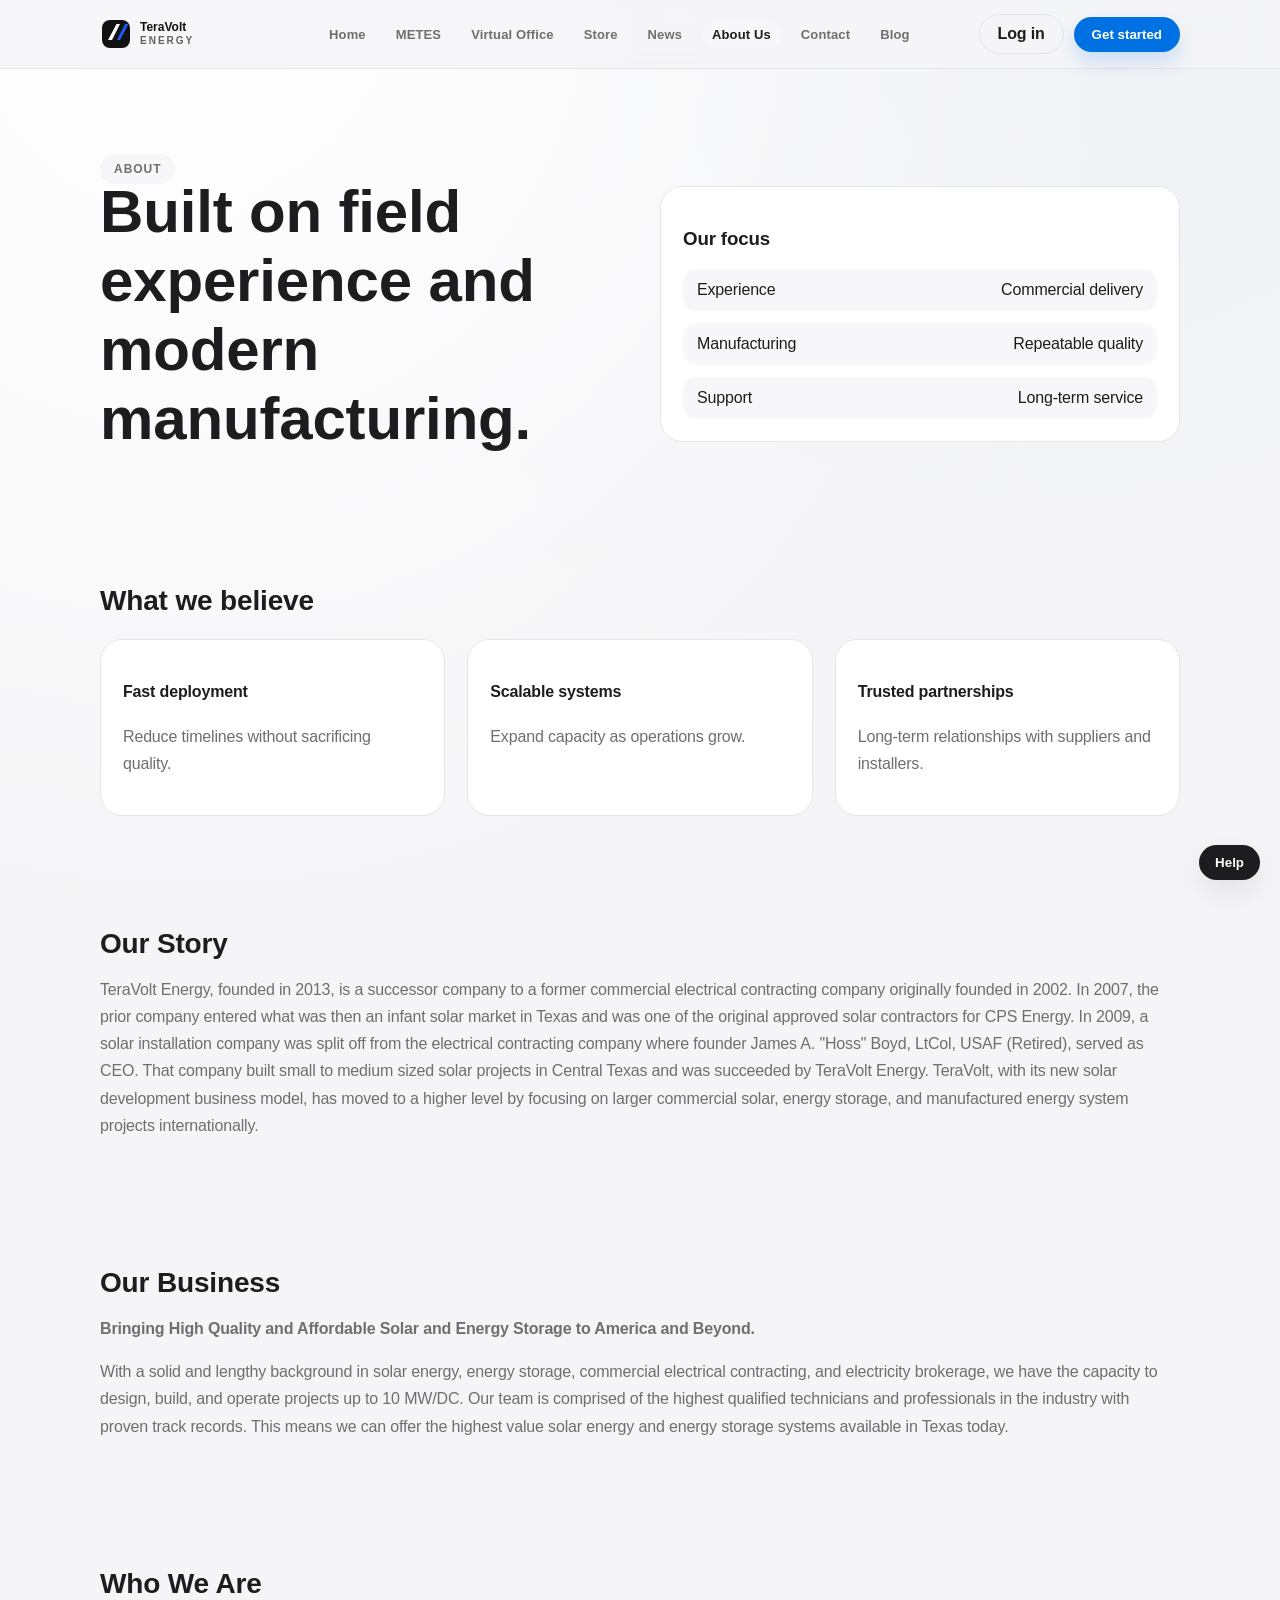
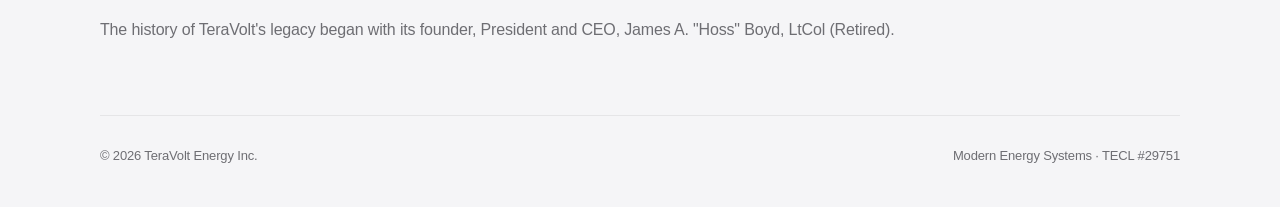
==== about.html @ 66023e14 "Initial commit: Teravolt Energy website Co-Authored-By: Claude Opus 4.5 <noreply@anthropic.com>" ====
<!DOCTYPE html>
<html lang="en">
  <head>
    <meta charset="utf-8" />
    <meta name="viewport" content="width=device-width, initial-scale=1" />
    <title>TeraVolt Energy | About Us</title>
    <link rel="stylesheet" href="styles.css" />
  </head>
  <body>
    <header class="header">
      <div class="container header-inner">
        <a class="logo" href="index.html" aria-label="TeraVolt Energy home">
          <img src="logo.svg" alt="TeraVolt Energy logo" width="160" height="40" />
        </a>
        <nav class="nav" id="mainNav">
          <a href="index.html">Home</a>
          <a href="metes.html">METES</a>
          <a href="virtual-office.html">Virtual Office</a>
          <a href="store.html">Store</a>
          <a href="news.html">News</a>
          <a class="active" href="about.html">About Us</a>
          <a href="contact.html">Contact</a>
          <a href="blog.html">Blog</a>
        </nav>
        <div class="header-actions">
          <a class="btn-secondary" href="customer-login.html">Log in</a>
          <button class="btn-primary" type="button">Get started</button>
        </div>
        <button class="menu-btn" id="menuBtn" type="button">Menu</button>
      </div>
    </header>

    <main>
      <section class="hero">
        <div class="container hero-grid">
          <div>
            <span class="pill">About</span>
            <h1>Built on field experience and modern manufacturing.</h1>
          </div>
          <div class="card">
            <h3>Our focus</h3>
            <div class="list">
              <div class="list-item"><span>Experience</span><span>Commercial delivery</span></div>
              <div class="list-item"><span>Manufacturing</span><span>Repeatable quality</span></div>
              <div class="list-item"><span>Support</span><span>Long-term service</span></div>
            </div>
          </div>
        </div>
      </section>

      <section class="section">
        <div class="container">
          <h2>What we believe</h2>
          <div class="grid-3">
            <div class="card"><h4>Fast deployment</h4><p>Reduce timelines without sacrificing quality.</p></div>
            <div class="card"><h4>Scalable systems</h4><p>Expand capacity as operations grow.</p></div>
            <div class="card"><h4>Trusted partnerships</h4><p>Long-term relationships with suppliers and installers.</p></div>
          </div>
        </div>
      </section>

      <section class="section">
        <div class="container">
          <h2>Our Story</h2>
          <p>
            TeraVolt Energy, founded in 2013, is a successor company to a former commercial
            electrical contracting company originally founded in 2002. In 2007, the prior company
            entered what was then an infant solar market in Texas and was one of the original
            approved solar contractors for CPS Energy. In 2009, a solar installation company was
            split off from the electrical contracting company where founder James A. "Hoss" Boyd,
            LtCol, USAF (Retired), served as CEO. That company built small to medium sized solar
            projects in Central Texas and was succeeded by TeraVolt Energy. TeraVolt, with its new
            solar development business model, has moved to a higher level by focusing on larger
            commercial solar, energy storage, and manufactured energy system projects
            internationally.
          </p>
        </div>
      </section>

      <section class="section">
        <div class="container">
          <h2>Our Business</h2>
          <p><strong>Bringing High Quality and Affordable Solar and Energy Storage to America and Beyond.</strong></p>
          <p>
            With a solid and lengthy background in solar energy, energy storage, commercial
            electrical contracting, and electricity brokerage, we have the capacity to design,
            build, and operate projects up to 10 MW/DC. Our team is comprised of the highest
            qualified technicians and professionals in the industry with proven track records. This
            means we can offer the highest value solar energy and energy storage systems available
            in Texas today.
          </p>
        </div>
      </section>

      <section class="section">
        <div class="container">
          <h2>Who We Are</h2>
          <p>
            The history of TeraVolt's legacy began with its founder, President and CEO, James A.
            "Hoss" Boyd, LtCol (Retired).
          </p>
        </div>
      </section>
    </main>

    <footer class="footer container">
      <span>© 2026 TeraVolt Energy Inc.</span>
      <span>Modern Energy Systems · TECL #29751</span>
    </footer>

    <button class="help-fab" type="button">Help</button>
    <script src="site.js"></script>
  </body>
</html>
---- styles.css ----
:root {
  --bg: #f5f5f7;
  --surface: #ffffff;
  --surface-2: #f7f7f9;
  --text: #1d1d1f;
  --muted: #6e6e73;
  --accent: #0071e3;
  --accent-2: #0060d1;
  --line: #e5e5e7;
  --shadow: 0 12px 30px rgba(0, 0, 0, 0.08);
}

* {
  box-sizing: border-box;
}

html {
  scroll-behavior: smooth;
}

body {
  margin: 0;
  font-family: "Avenir Next", "Avenir", "Helvetica Neue", "Segoe UI", sans-serif;
  color: var(--text);
  background: radial-gradient(circle at 15% 0%, #ffffff, transparent 45%),
    radial-gradient(circle at 85% 0%, #f1f2f5, transparent 45%),
    var(--bg);
  min-height: 100vh;
  letter-spacing: -0.01em;
}

a {
  color: inherit;
  text-decoration: none;
}

img {
  max-width: 100%;
  display: block;
}

.container {
  width: min(1080px, 92vw);
  margin: 0 auto;
}

.header {
  position: sticky;
  top: 0;
  background: rgba(245, 245, 247, 0.85);
  backdrop-filter: blur(16px);
  border-bottom: 1px solid var(--line);
  z-index: 10;
}

.header-inner {
  display: flex;
  align-items: center;
  justify-content: space-between;
  padding: 14px 0;
  gap: 16px;
}

.logo {
  display: inline-flex;
  align-items: center;
  gap: 10px;
}

.nav {
  display: flex;
  gap: 10px;
  align-items: center;
  flex-wrap: wrap;
  font-size: 13px;
  letter-spacing: 0.01em;
}

.nav a {
  padding: 6px 10px;
  border-radius: 999px;
  color: var(--muted);
  font-weight: 600;
  transition: color 0.2s ease, background 0.2s ease;
}

.nav a.active,
.nav a:hover {
  color: var(--text);
  background: var(--surface-2);
}

.header-actions {
  display: flex;
  gap: 10px;
  align-items: center;
}

.btn-primary,
.btn-secondary {
  border: none;
  border-radius: 999px;
  padding: 10px 18px;
  font-weight: 600;
  cursor: pointer;
  display: inline-flex;
  align-items: center;
  justify-content: center;
  text-decoration: none;
  transition: transform 0.2s ease, box-shadow 0.2s ease, background 0.2s ease;
}

.btn-primary {
  background: var(--accent);
  color: #ffffff;
  box-shadow: 0 10px 20px rgba(0, 113, 227, 0.18);
}

.btn-primary:hover {
  background: var(--accent-2);
  transform: translateY(-1px);
}

.btn-secondary {
  background: transparent;
  color: var(--text);
  border: 1px solid var(--line);
}

.btn-secondary:hover {
  background: var(--surface-2);
}

.menu-btn {
  display: none;
  border: 1px solid var(--line);
  background: #ffffff;
  padding: 8px 12px;
  border-radius: 10px;
  cursor: pointer;
  font-weight: 600;
}

.hero {
  padding: 90px 0 60px;
}

.hero-grid {
  display: grid;
  grid-template-columns: repeat(auto-fit, minmax(260px, 1fr));
  gap: 40px;
  align-items: center;
}

.hero h1 {
  font-size: clamp(36px, 5vw, 60px);
  margin: 0 0 16px;
  font-weight: 600;
}

.hero p {
  color: var(--muted);
  font-size: 17px;
  line-height: 1.7;
}

.hero-actions {
  display: flex;
  gap: 12px;
  flex-wrap: wrap;
  margin-top: 22px;
}

.quick-actions {
  display: flex;
  gap: 10px;
  flex-wrap: wrap;
  margin-top: 18px;
}

.pill {
  padding: 8px 14px;
  border-radius: 999px;
  background: var(--surface-2);
  color: var(--muted);
  font-size: 12px;
  font-weight: 600;
  text-transform: uppercase;
  letter-spacing: 0.08em;
}

.card {
  background: var(--surface);
  border: 1px solid var(--line);
  border-radius: 22px;
  padding: 22px;
  transition: transform 0.2s ease, box-shadow 0.2s ease;
}

.card:hover {
  transform: translateY(-2px);
  box-shadow: var(--shadow);
}

.card img {
  border-radius: 16px;
  border: 1px solid var(--line);
}

.section {
  padding: 56px 0;
}

.section h2 {
  margin: 0 0 12px;
  font-size: 28px;
  font-weight: 600;
}

.section p {
  color: var(--muted);
  line-height: 1.7;
}

.grid-3 {
  display: grid;
  grid-template-columns: repeat(auto-fit, minmax(220px, 1fr));
  gap: 22px;
  margin-top: 22px;
}

.step {
  display: grid;
  gap: 10px;
}

.step span {
  display: inline-flex;
  width: 30px;
  height: 30px;
  border-radius: 50%;
  background: rgba(0, 113, 227, 0.12);
  color: var(--accent);
  align-items: center;
  justify-content: center;
  font-weight: 700;
}

.list {
  display: grid;
  gap: 12px;
  margin-top: 18px;
}

.list-item {
  display: flex;
  align-items: center;
  justify-content: space-between;
  gap: 12px;
  padding: 12px 14px;
  border-radius: 14px;
  background: var(--surface-2);
}

.form {
  display: grid;
  gap: 12px;
}

.form input,
.form textarea {
  padding: 12px 14px;
  border-radius: 14px;
  border: 1px solid var(--line);
  background: #ffffff;
  font: inherit;
  transition: border 0.2s ease, box-shadow 0.2s ease;
}

.form input:focus,
.form textarea:focus {
  outline: none;
  border-color: rgba(0, 113, 227, 0.6);
  box-shadow: 0 0 0 3px rgba(0, 113, 227, 0.12);
}

.footer {
  padding: 32px 0 44px;
  border-top: 1px solid var(--line);
  color: var(--muted);
  display: flex;
  gap: 14px;
  flex-wrap: wrap;
  justify-content: space-between;
  font-size: 13px;
}

.help-fab {
  position: fixed;
  right: 20px;
  bottom: 20px;
  border: none;
  border-radius: 999px;
  padding: 10px 16px;
  background: var(--text);
  color: #ffffff;
  font-weight: 600;
  cursor: pointer;
  box-shadow: var(--shadow);
}

@keyframes fade-up {
  from {
    opacity: 0;
    transform: translateY(12px);
  }
  to {
    opacity: 1;
    transform: translateY(0);
  }
}

.hero,
.section,
.card {
  animation: fade-up 700ms ease both;
}

@media (prefers-reduced-motion: reduce) {
  .hero,
  .section,
  .card {
    animation: none;
  }
}

@media (max-width: 980px) {
  .nav {
    position: absolute;
    top: 64px;
    right: 0;
    left: 0;
    padding: 16px;
    background: #ffffff;
    border-bottom: 1px solid var(--line);
    display: none;
    flex-direction: column;
    align-items: flex-start;
  }

  .nav.open {
    display: flex;
  }

  .menu-btn {
    display: inline-flex;
  }

  .header-actions {
    display: none;
  }

  .help-fab {
    right: 12px;
    bottom: 12px;
  }
}
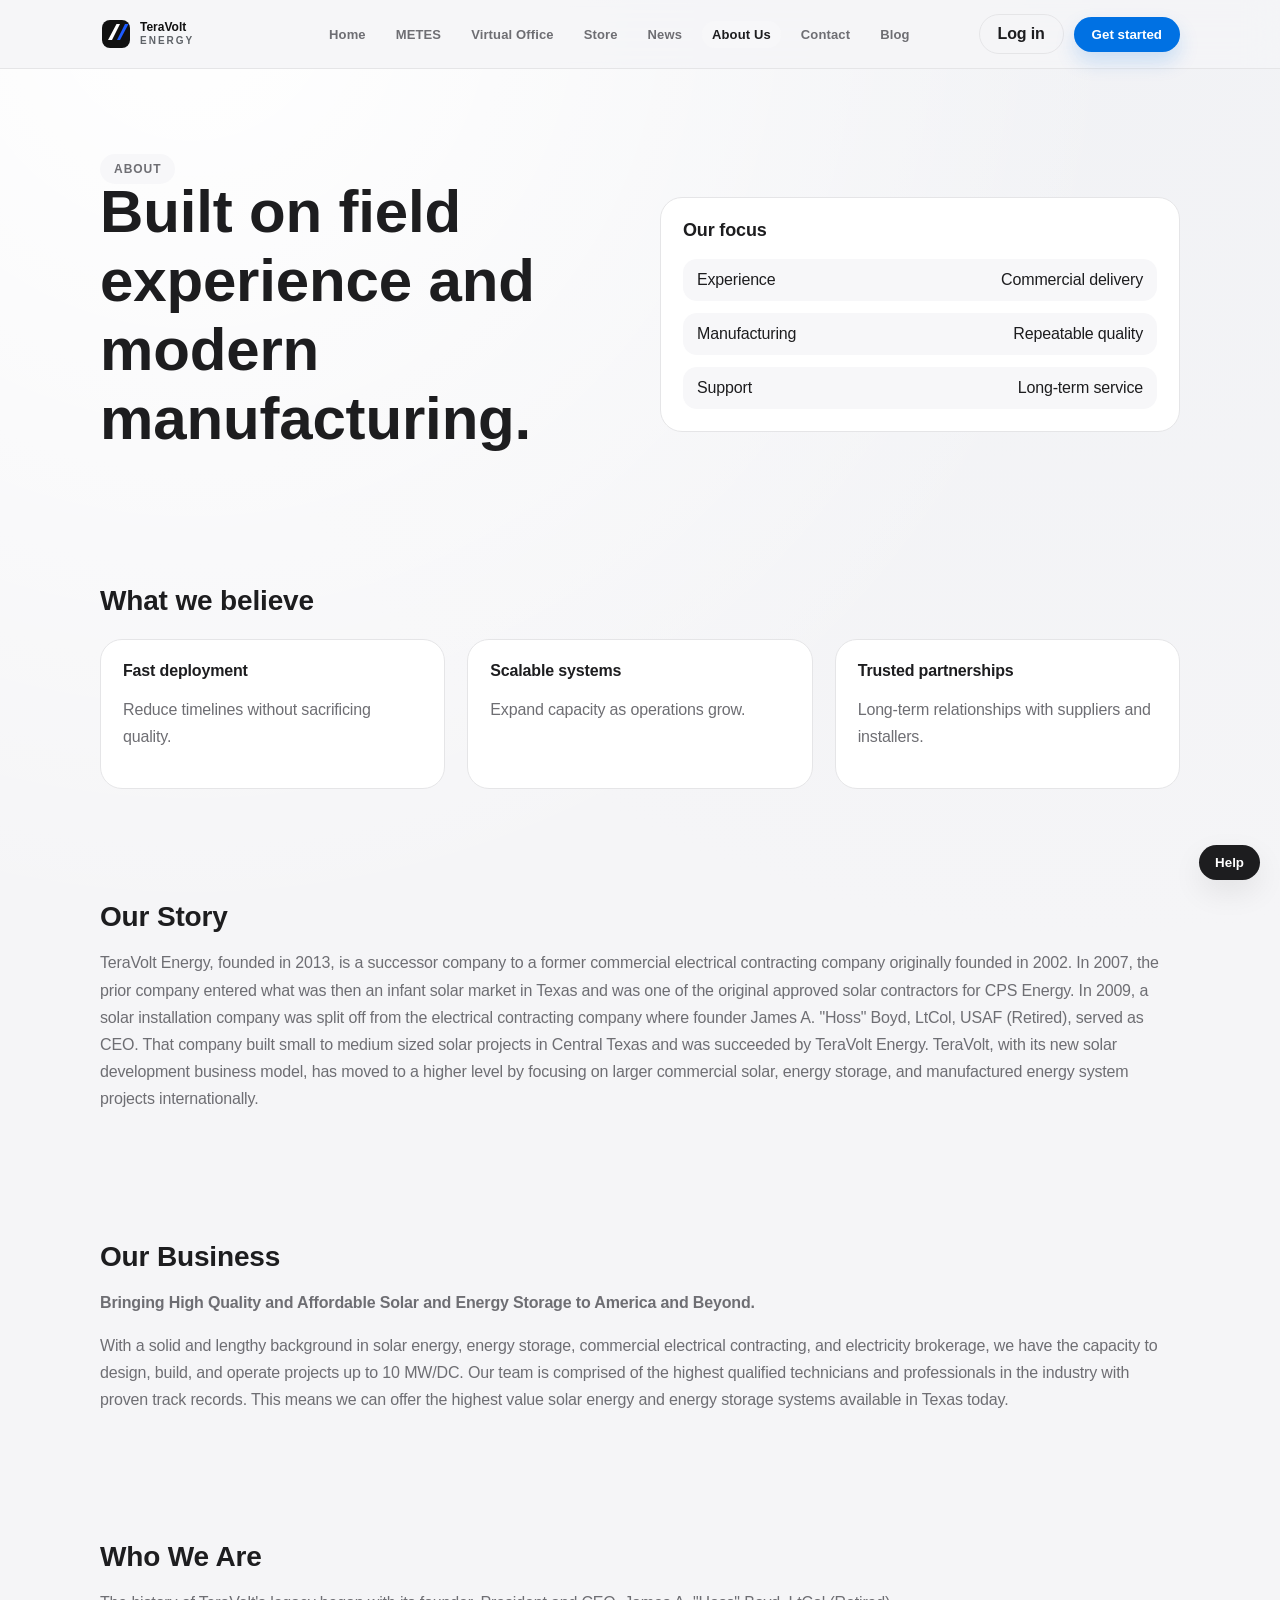
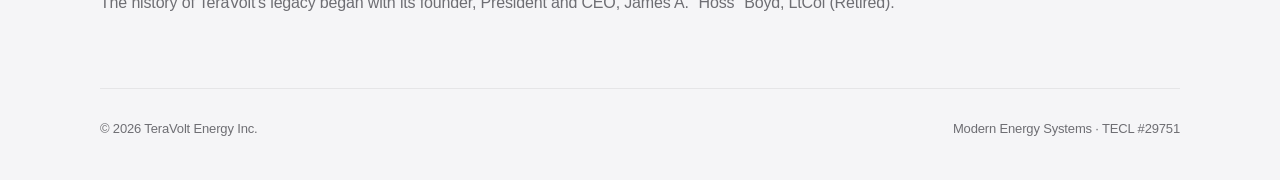
==== commit d2d3f724: "Accessibility and UX improvements from review feedback - Remove target="_blank" from external links " ====
--- a/about.html
+++ b/about.html
@@ -38,7 +38,7 @@
             <h1>Built on field experience and modern manufacturing.</h1>
           </div>
           <div class="card">
-            <h3>Our focus</h3>
+            <h2>Our focus</h2>
             <div class="list">
               <div class="list-item"><span>Experience</span><span>Commercial delivery</span></div>
               <div class="list-item"><span>Manufacturing</span><span>Repeatable quality</span></div>
@@ -52,9 +52,9 @@
         <div class="container">
           <h2>What we believe</h2>
           <div class="grid-3">
-            <div class="card"><h4>Fast deployment</h4><p>Reduce timelines without sacrificing quality.</p></div>
-            <div class="card"><h4>Scalable systems</h4><p>Expand capacity as operations grow.</p></div>
-            <div class="card"><h4>Trusted partnerships</h4><p>Long-term relationships with suppliers and installers.</p></div>
+            <div class="card"><h3>Fast deployment</h3><p>Reduce timelines without sacrificing quality.</p></div>
+            <div class="card"><h3>Scalable systems</h3><p>Expand capacity as operations grow.</p></div>
+            <div class="card"><h3>Trusted partnerships</h3><p>Long-term relationships with suppliers and installers.</p></div>
           </div>
         </div>
       </section>
--- a/styles.css
+++ b/styles.css
@@ -119,6 +119,7 @@
 .btn-primary:hover {
   background: var(--accent-2);
   transform: translateY(-1px);
+  text-decoration: underline;
 }
 
 .btn-secondary {
@@ -129,6 +130,7 @@
 
 .btn-secondary:hover {
   background: var(--surface-2);
+  text-decoration: underline;
 }
 
 .menu-btn {
@@ -189,17 +191,46 @@
   letter-spacing: 0.08em;
 }
 
+a.pill:hover {
+  text-decoration: underline;
+}
+
 .card {
   background: var(--surface);
   border: 1px solid var(--line);
   border-radius: 22px;
   padding: 22px;
+}
+
+a.card {
+  display: block;
   transition: transform 0.2s ease, box-shadow 0.2s ease;
 }
 
-.card:hover {
+a.card:hover {
   transform: translateY(-2px);
   box-shadow: var(--shadow);
+  text-decoration: underline;
+}
+
+.card-interactive {
+  border-left: 3px solid var(--accent);
+}
+
+.card-interactive .list-item:hover {
+  background: var(--line);
+}
+
+.card h2 {
+  font-size: 18px;
+  margin: 0 0 8px;
+  font-weight: 600;
+}
+
+.card h3 {
+  font-size: 16px;
+  margin: 0 0 8px;
+  font-weight: 600;
 }
 
 .card img {
@@ -307,6 +338,10 @@
   font-weight: 600;
   cursor: pointer;
   box-shadow: var(--shadow);
+}
+
+.help-fab:hover {
+  text-decoration: underline;
 }
 
 @keyframes fade-up {
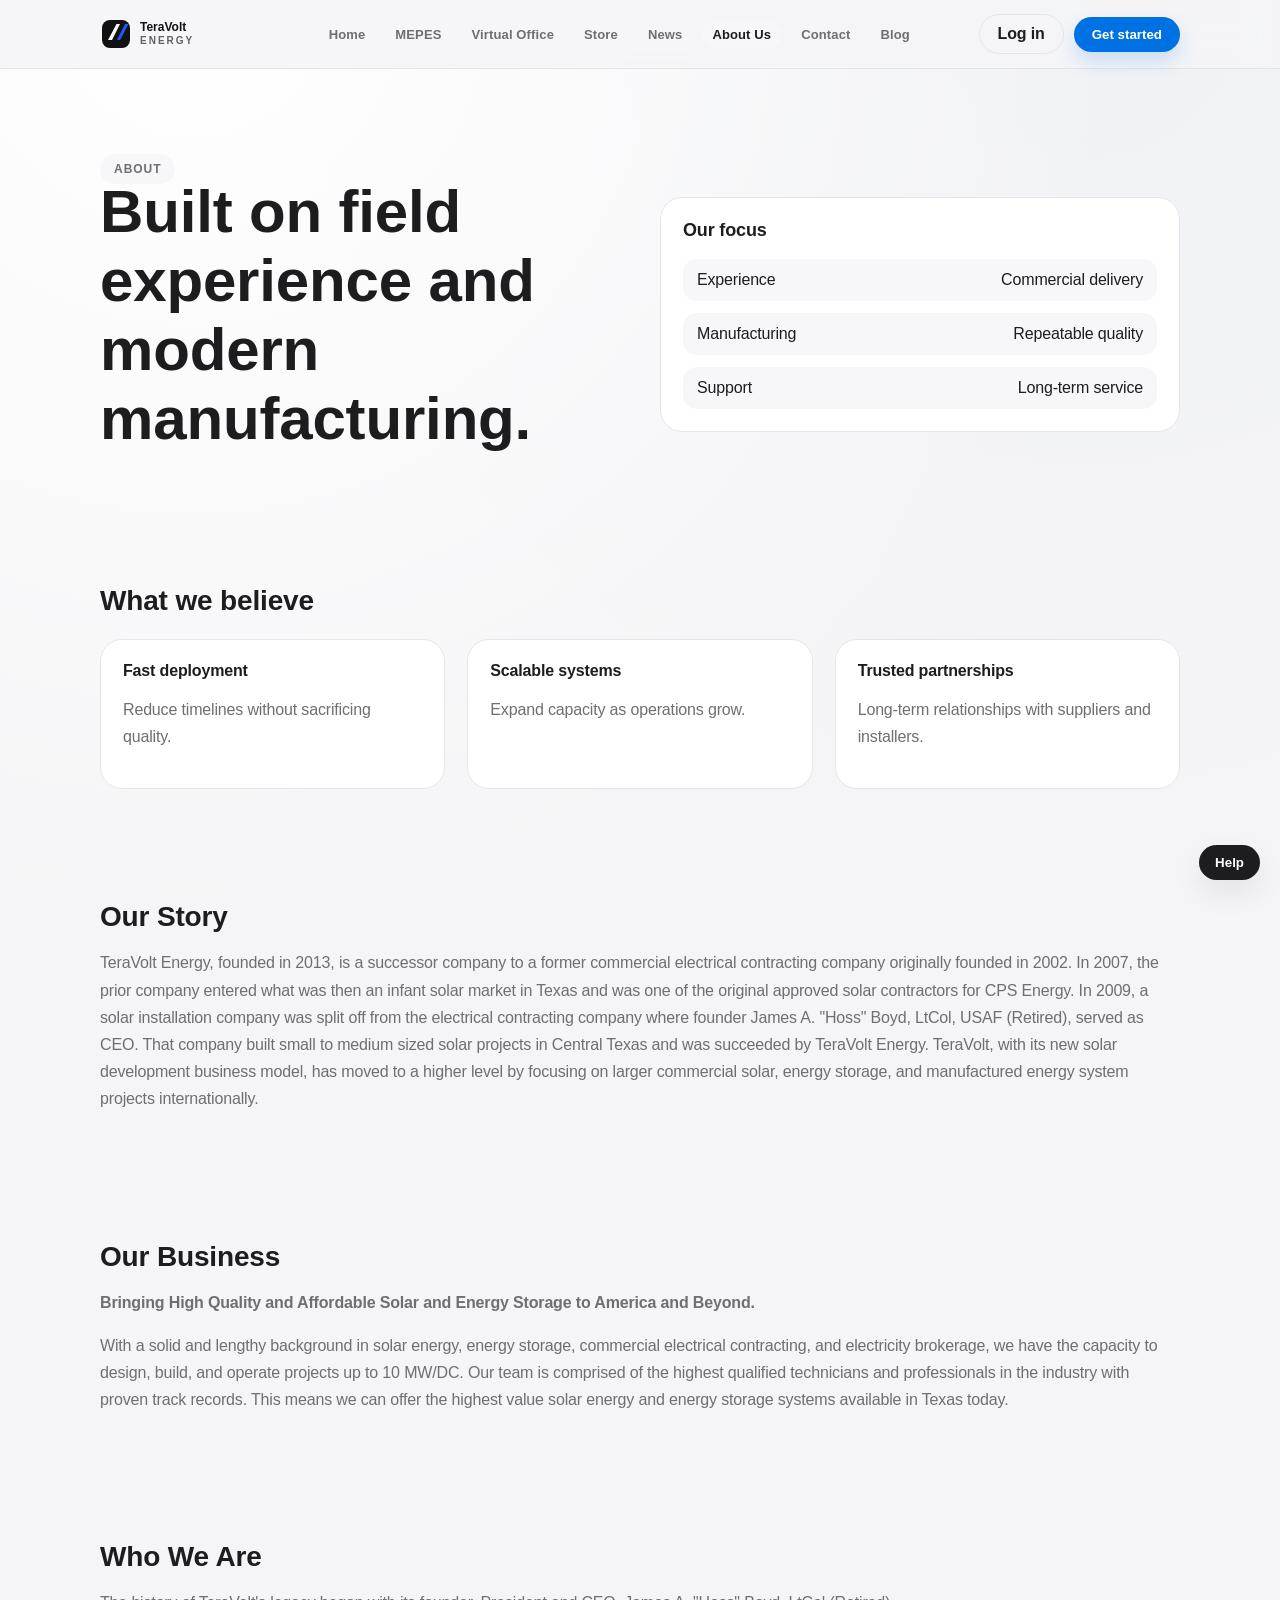
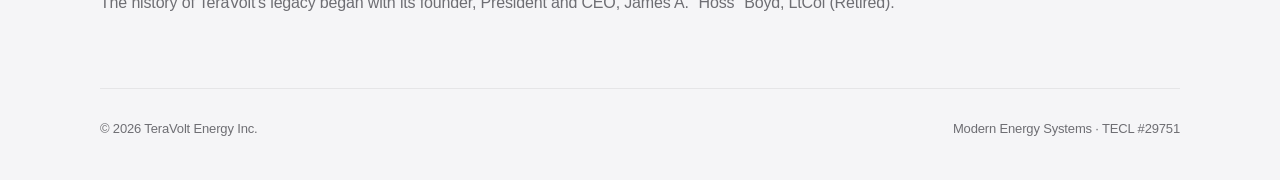
==== commit b223d52b: "Rebrand METES to MEPES/MP3500 across entire site - Replace metes.html with new mepes.html featuring " ====
--- a/about.html
+++ b/about.html
@@ -3,7 +3,13 @@
   <head>
     <meta charset="utf-8" />
     <meta name="viewport" content="width=device-width, initial-scale=1" />
-    <title>TeraVolt Energy | About Us</title>
+    <title>About TeraVolt Energy | Commercial Solar &amp; Energy Storage Since 2002</title>
+    <meta name="description" content="Founded in 2013 with roots back to 2002, TeraVolt Energy brings decades of commercial solar, energy storage, and electrical contracting experience to every project. Based in New Braunfels, Texas." />
+    <link rel="canonical" href="https://kirklinnick.github.io/teravolt-energy-website/about.html" />
+    <meta property="og:title" content="About TeraVolt Energy | Commercial Solar & Energy Storage" />
+    <meta property="og:description" content="Built on field experience and modern manufacturing. TeraVolt Energy designs, builds, and operates solar and energy storage projects up to 10 MW/DC." />
+    <meta property="og:type" content="website" />
+    <meta property="og:url" content="https://kirklinnick.github.io/teravolt-energy-website/about.html" />
     <link rel="stylesheet" href="styles.css" />
   </head>
   <body>
@@ -14,7 +20,7 @@
         </a>
         <nav class="nav" id="mainNav">
           <a href="index.html">Home</a>
-          <a href="metes.html">METES</a>
+          <a href="mepes.html">MEPES</a>
           <a href="virtual-office.html">Virtual Office</a>
           <a href="store.html">Store</a>
           <a href="news.html">News</a>
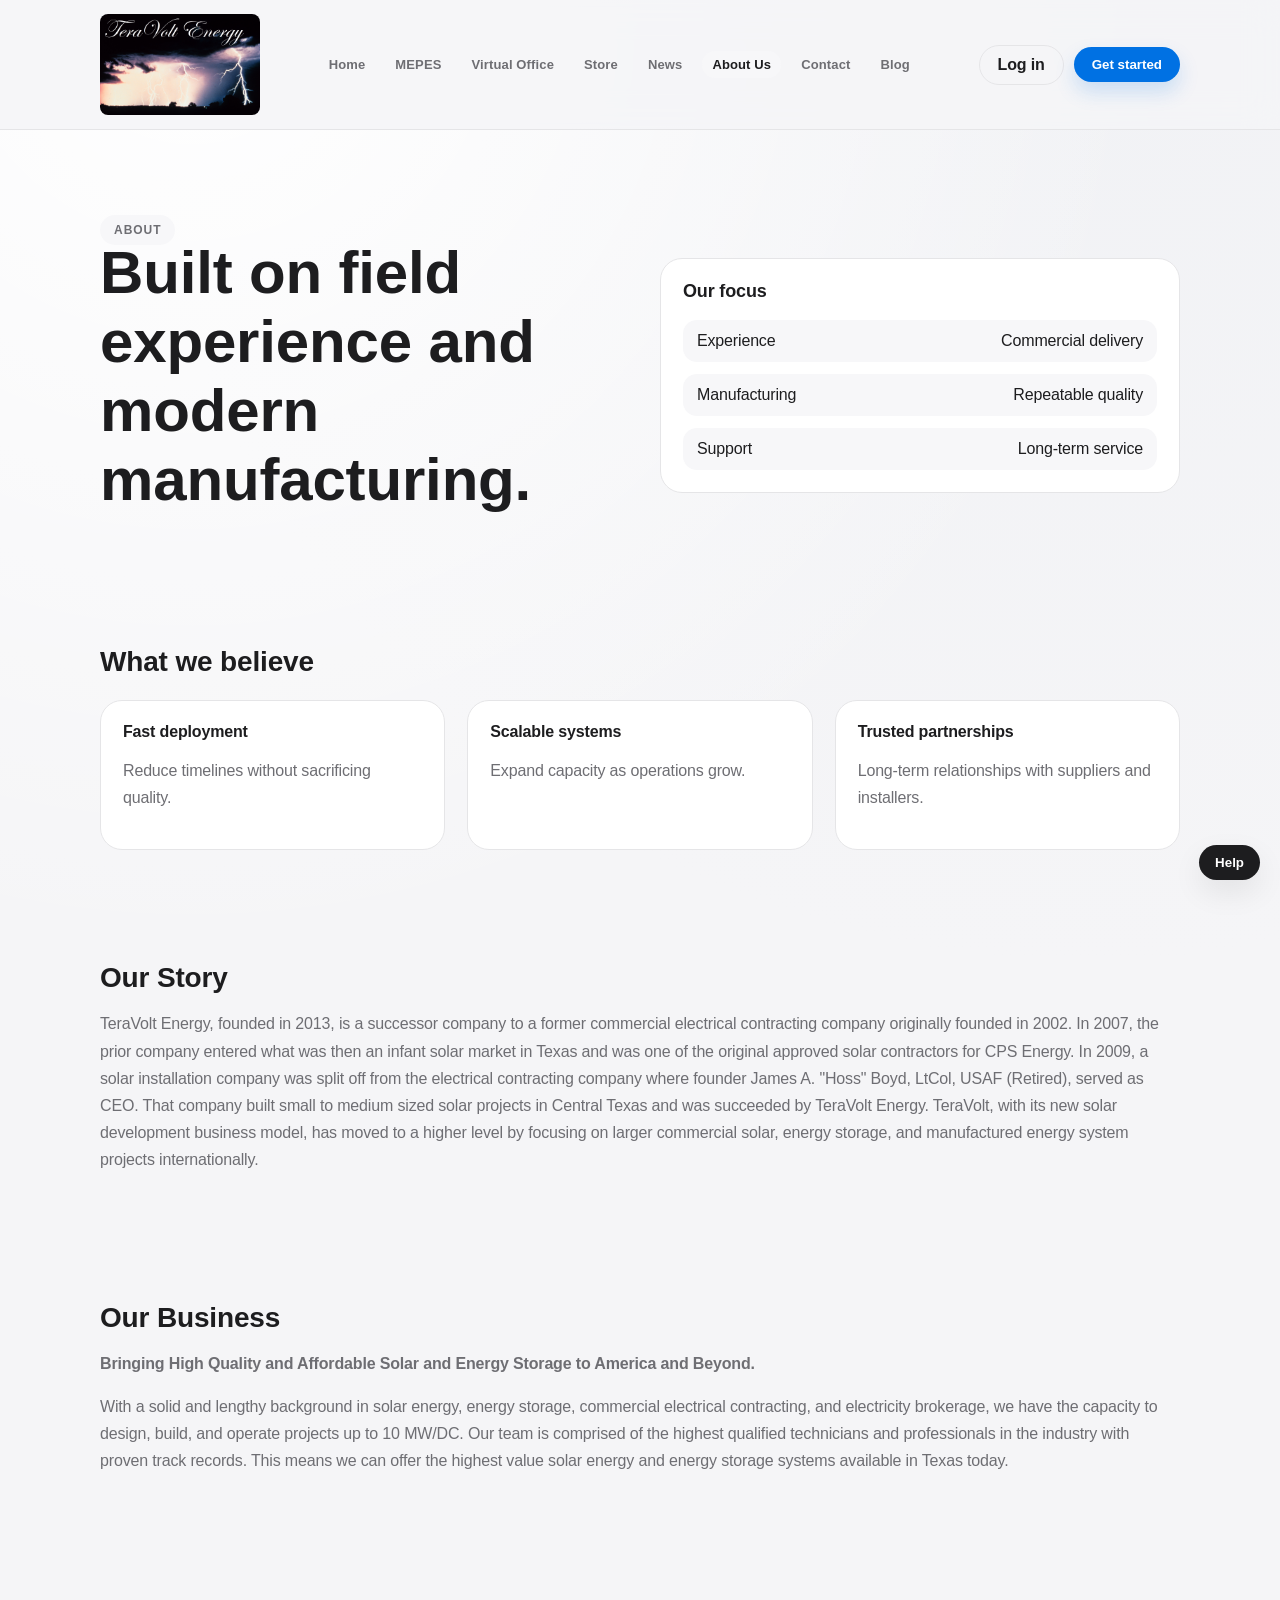
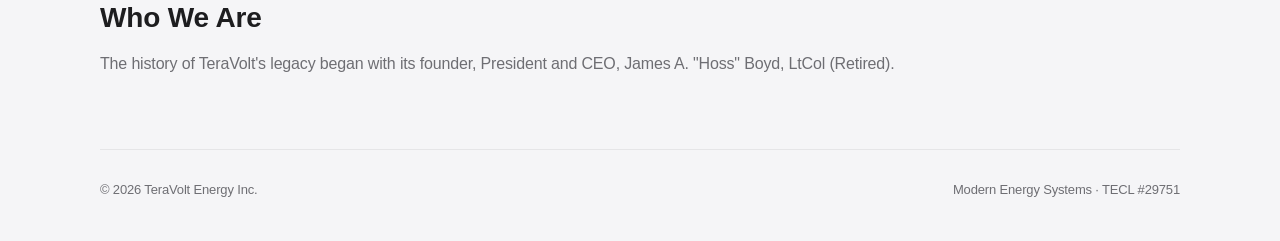
==== commit 8ba935ef: "Add TVNRG logo to site header across all pages Converted BMP to PNG for web use and updated all 10 p" ====
--- a/about.html
+++ b/about.html
@@ -16,7 +16,7 @@
     <header class="header">
       <div class="container header-inner">
         <a class="logo" href="index.html" aria-label="TeraVolt Energy home">
-          <img src="logo.svg" alt="TeraVolt Energy logo" width="160" height="40" />
+          <img src="assets/TVNRG-LOGO.png" alt="TeraVolt Energy logo" width="160" height="101" />
         </a>
         <nav class="nav" id="mainNav">
           <a href="index.html">Home</a>
--- a/styles.css
+++ b/styles.css
@@ -65,6 +65,10 @@
   display: inline-flex;
   align-items: center;
   gap: 10px;
+}
+
+.logo img {
+  border-radius: 8px;
 }
 
 .nav {
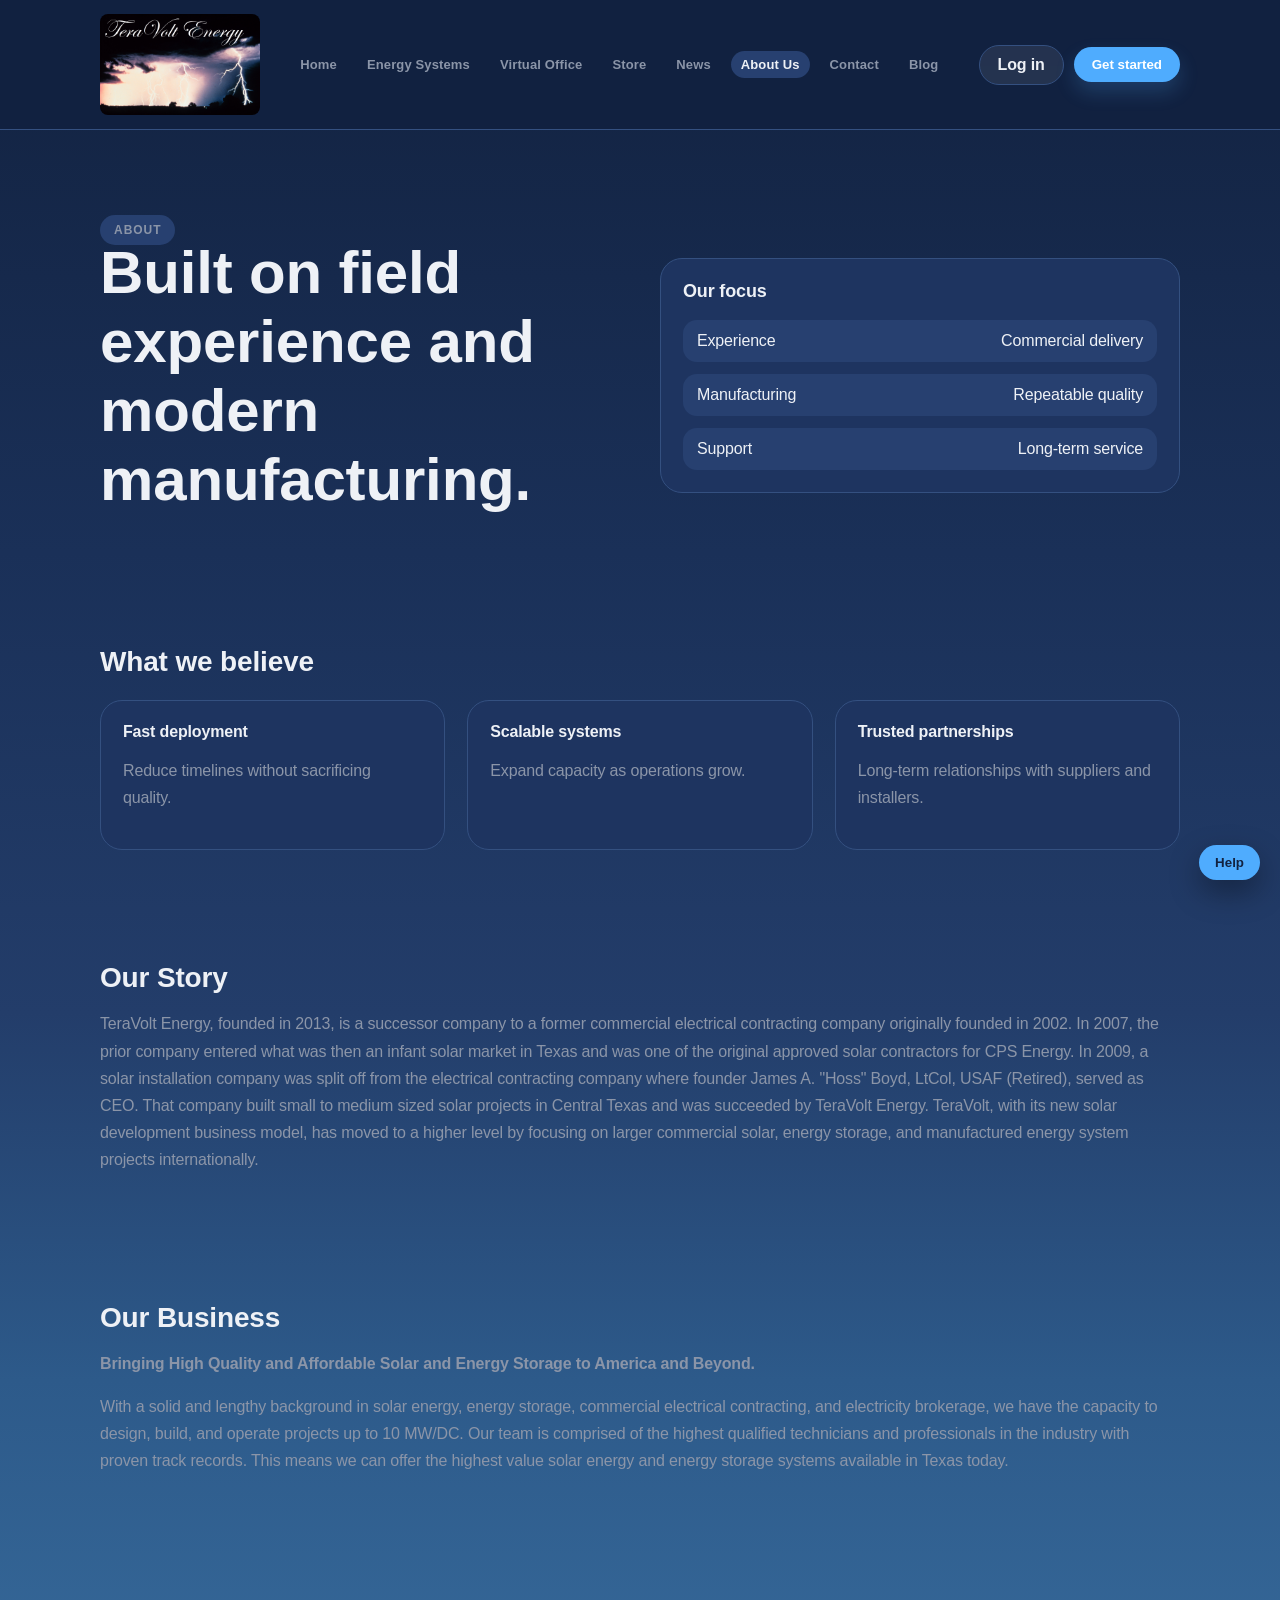
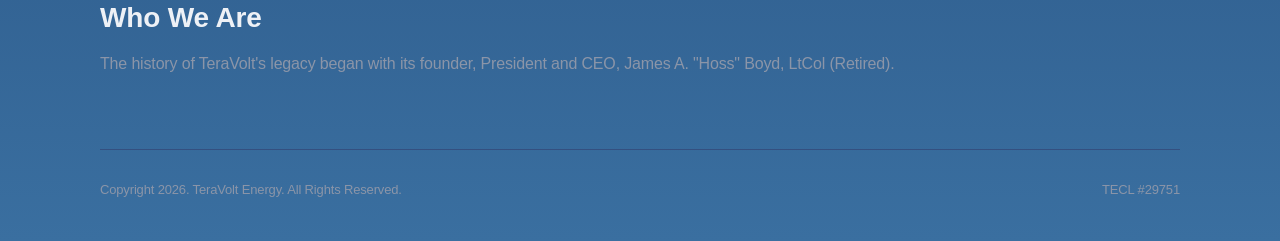
==== commit 47728320: "Add Energy Systems landing page, METES page, update nav and branding - Create energy-systems.html la" ====
--- a/about.html
+++ b/about.html
@@ -20,7 +20,7 @@
         </a>
         <nav class="nav" id="mainNav">
           <a href="index.html">Home</a>
-          <a href="mepes.html">MEPES</a>
+          <a href="energy-systems.html">Energy Systems</a>
           <a href="virtual-office.html">Virtual Office</a>
           <a href="store.html">Store</a>
           <a href="news.html">News</a>
@@ -110,8 +110,8 @@
     </main>
 
     <footer class="footer container">
-      <span>© 2026 TeraVolt Energy Inc.</span>
-      <span>Modern Energy Systems · TECL #29751</span>
+      <span>Copyright 2026. TeraVolt Energy. All Rights Reserved.</span>
+      <span>TECL #29751</span>
     </footer>
 
     <button class="help-fab" type="button">Help</button>
--- a/styles.css
+++ b/styles.css
@@ -1,13 +1,15 @@
 :root {
-  --bg: #f5f5f7;
-  --surface: #ffffff;
-  --surface-2: #f7f7f9;
-  --text: #1d1d1f;
-  --muted: #6e6e73;
-  --accent: #0071e3;
-  --accent-2: #0060d1;
-  --line: #e5e5e7;
-  --shadow: 0 12px 30px rgba(0, 0, 0, 0.08);
+  --bg: #122240;
+  --bg-mid: #1a3058;
+  --bg-light: #233d6a;
+  --surface: #1e3460;
+  --surface-2: #274070;
+  --text: #eef1f6;
+  --muted: #8b95a8;
+  --accent: #4facfe;
+  --accent-2: #38a0ff;
+  --line: #345080;
+  --shadow: 0 12px 30px rgba(0, 0, 0, 0.35);
 }
 
 * {
@@ -22,9 +24,7 @@
   margin: 0;
   font-family: "Avenir Next", "Avenir", "Helvetica Neue", "Segoe UI", sans-serif;
   color: var(--text);
-  background: radial-gradient(circle at 15% 0%, #ffffff, transparent 45%),
-    radial-gradient(circle at 85% 0%, #f1f2f5, transparent 45%),
-    var(--bg);
+  background: linear-gradient(180deg, var(--bg) 0%, var(--bg-mid) 30%, var(--bg-light) 55%, #2d5a8a 75%, #3a6fa0 100%);
   min-height: 100vh;
   letter-spacing: -0.01em;
 }
@@ -47,7 +47,7 @@
 .header {
   position: sticky;
   top: 0;
-  background: rgba(245, 245, 247, 0.85);
+  background: rgba(18, 34, 64, 0.88);
   backdrop-filter: blur(16px);
   border-bottom: 1px solid var(--line);
   z-index: 10;
@@ -117,7 +117,7 @@
 .btn-primary {
   background: var(--accent);
   color: #ffffff;
-  box-shadow: 0 10px 20px rgba(0, 113, 227, 0.18);
+  box-shadow: 0 10px 20px rgba(79, 172, 254, 0.2);
 }
 
 .btn-primary:hover {
@@ -127,20 +127,21 @@
 }
 
 .btn-secondary {
-  background: transparent;
+  background: rgba(255, 255, 255, 0.08);
   color: var(--text);
   border: 1px solid var(--line);
 }
 
 .btn-secondary:hover {
-  background: var(--surface-2);
+  background: rgba(255, 255, 255, 0.14);
   text-decoration: underline;
 }
 
 .menu-btn {
   display: none;
   border: 1px solid var(--line);
-  background: #ffffff;
+  background: var(--surface);
+  color: var(--text);
   padding: 8px 12px;
   border-radius: 10px;
   cursor: pointer;
@@ -274,7 +275,7 @@
   width: 30px;
   height: 30px;
   border-radius: 50%;
-  background: rgba(0, 113, 227, 0.12);
+  background: rgba(79, 172, 254, 0.15);
   color: var(--accent);
   align-items: center;
   justify-content: center;
@@ -307,7 +308,8 @@
   padding: 12px 14px;
   border-radius: 14px;
   border: 1px solid var(--line);
-  background: #ffffff;
+  background: var(--bg);
+  color: var(--text);
   font: inherit;
   transition: border 0.2s ease, box-shadow 0.2s ease;
 }
@@ -315,8 +317,8 @@
 .form input:focus,
 .form textarea:focus {
   outline: none;
-  border-color: rgba(0, 113, 227, 0.6);
-  box-shadow: 0 0 0 3px rgba(0, 113, 227, 0.12);
+  border-color: rgba(79, 172, 254, 0.6);
+  box-shadow: 0 0 0 3px rgba(79, 172, 254, 0.15);
 }
 
 .footer {
@@ -337,8 +339,8 @@
   border: none;
   border-radius: 999px;
   padding: 10px 16px;
-  background: var(--text);
-  color: #ffffff;
+  background: var(--accent);
+  color: #122240;
   font-weight: 600;
   cursor: pointer;
   box-shadow: var(--shadow);
@@ -380,7 +382,7 @@
     right: 0;
     left: 0;
     padding: 16px;
-    background: #ffffff;
+    background: var(--surface);
     border-bottom: 1px solid var(--line);
     display: none;
     flex-direction: column;
